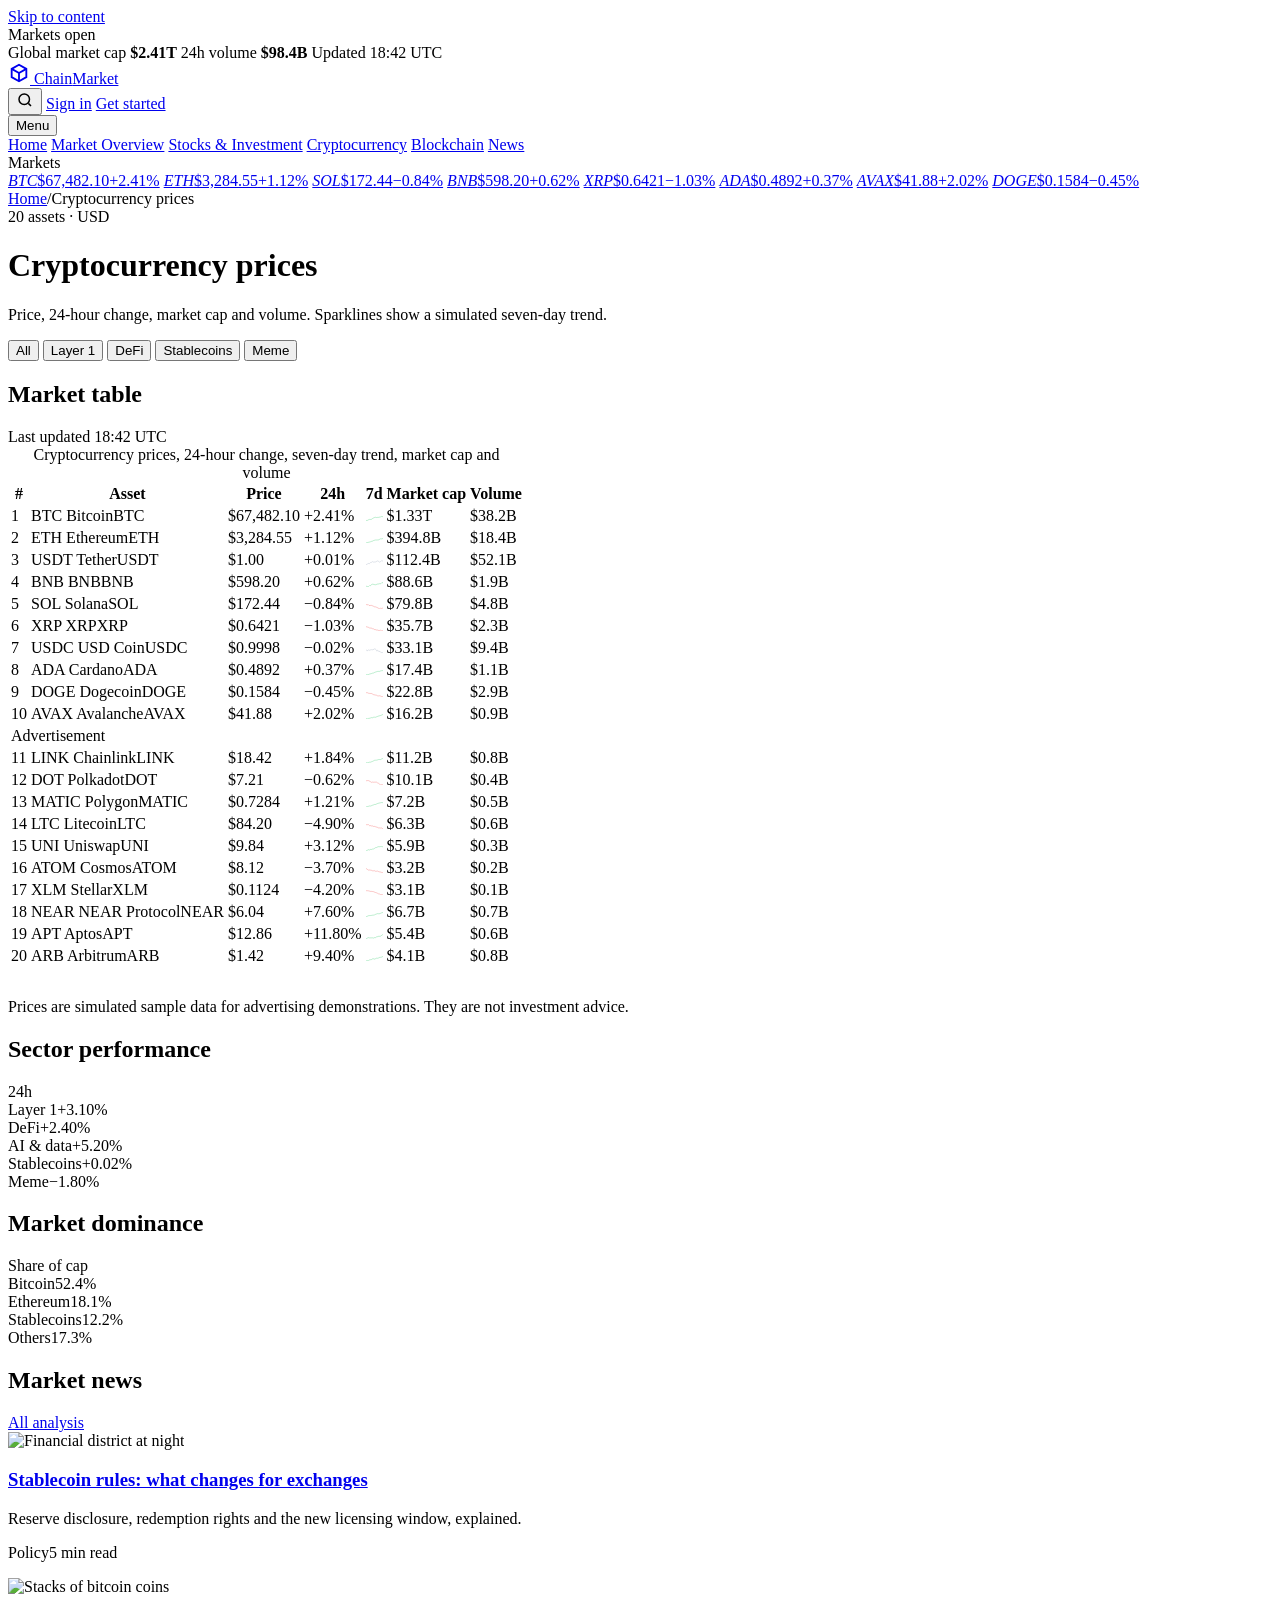
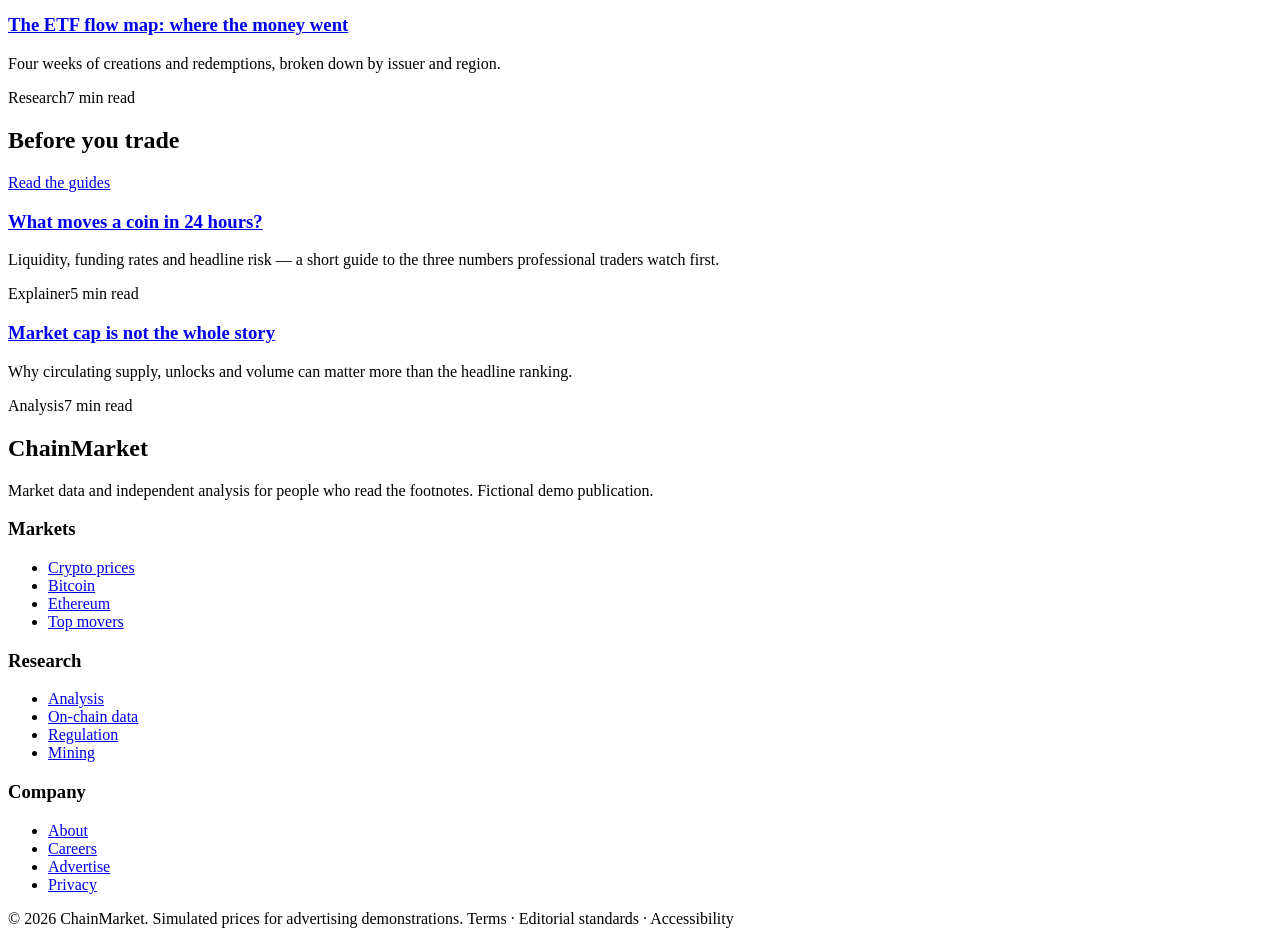
==== crypto.html @ 5b538b39 "Add files via upload" ====
<!doctype html>
<html lang="en">
<head>
  <meta charset="utf-8">
  <meta name="viewport" content="width=device-width, initial-scale=1">
  <title>Cryptocurrency prices — ChainMarket</title>
  <meta name="description" content="Live prices for the 20 largest cryptocurrencies: price, 24h change, market cap, volume and a seven-day trend.">
  <link rel="icon" href="assets/img/favicon.svg" type="image/svg+xml">
  <link rel="stylesheet" href="assets/css/site.css">

  <!-- CoAd publisher tag: replace every placeholder before deploying. -->
  <script async src="__AD_SCRIPT_URL__" co-pub="__PUB_CODE__" co-st="__SITE_CODE_MARKET__"
          crossorigin="anonymous" co-auto-placement="true" co-auto-init="true"></script>
  <script async src="__SITE_SCRIPT_URL__" co-pub="__PUB_CODE__" co-st="__SITE_CODE_MARKET__"
          crossorigin="anonymous"></script>
</head>
<body>
  <a class="skip-link" href="#main">Skip to content</a>

  <header>
    <div class="topbar">
      <div class="container topbar__inner">
        <span class="topbar__status"><span class="status-dot" aria-hidden="true"></span> Markets open</span>
        <div class="topbar__right">
          <span>Global market cap <strong class="mono">$2.41T</strong></span>
          <span>24h volume <strong class="mono">$98.4B</strong></span>
          <span>Updated 18:42 UTC</span>
        </div>
      </div>
    </div>

    <div class="container masthead">
      <a class="brand" href="index.html" aria-label="ChainMarket — home">
        <span class="brand__mark" aria-hidden="true">
          <svg width="22" height="22" viewBox="0 0 24 24" fill="none" stroke="currentColor" stroke-width="2" aria-hidden="true"><path d="m12 3 8 4.5v9L12 21l-8-4.5v-9z"/><path d="M12 12v9M12 12l8-4.5M12 12 4 7.5"/></svg>
        </span>
        <span class="brand__name">Chain<span>Market</span></span>
      </a>
      <div class="masthead__tools">
        <button class="icon-btn" type="button" aria-label="Search ChainMarket">
          <svg width="18" height="18" viewBox="0 0 24 24" fill="none" stroke="currentColor" stroke-width="2" aria-hidden="true"><circle cx="11" cy="11" r="7"/><path d="m20 20-3.5-3.5"/></svg>
        </button>
        <a class="btn btn--ghost" href="coin.html">Sign in</a>
        <a class="btn btn--gold" href="coin.html">Get started</a>
      </div>
      <button class="menu-toggle" type="button" data-menu-toggle aria-expanded="false" aria-controls="site-nav">
        <span class="menu-toggle__bars" aria-hidden="true"></span>
        <span class="visually-hidden">Menu</span>
      </button>
    </div>

    <nav class="site-nav" id="site-nav" aria-label="Main">
      <div class="container site-nav__inner">
        <a href="index.html">Home</a>
        <a href="index.html">Market Overview</a>
        <a href="coin.html" data-link-disabled>Stocks &amp; Investment</a>
        <a class="is-active" href="crypto.html" aria-current="page">Cryptocurrency</a>
        <a href="coin.html" data-link-disabled>Blockchain</a>
        <a href="index.html#news" data-link-disabled>News</a>
      </div>
    </nav>
  </header>

  <div class="ticker" aria-label="Crypto price ticker">
    <div class="container ticker__inner">
      <span class="ticker__label">Markets</span>
      <div class="ticker__viewport">
        <div class="ticker__track" data-ticker-track>
          <a class="ticker__item" href="coin.html" data-link-enabled><em>BTC</em><span class="ticker__price">$67,482.10</span><span class="ticker__change is-up">+2.41%</span></a>
          <a class="ticker__item" href="coin.html"><em>ETH</em><span class="ticker__price">$3,284.55</span><span class="ticker__change is-up">+1.12%</span></a>
          <a class="ticker__item" href="crypto.html"><em>SOL</em><span class="ticker__price">$172.44</span><span class="ticker__change is-down">−0.84%</span></a>
          <a class="ticker__item" href="crypto.html"><em>BNB</em><span class="ticker__price">$598.20</span><span class="ticker__change is-up">+0.62%</span></a>
          <a class="ticker__item" href="crypto.html"><em>XRP</em><span class="ticker__price">$0.6421</span><span class="ticker__change is-down">−1.03%</span></a>
          <a class="ticker__item" href="crypto.html"><em>ADA</em><span class="ticker__price">$0.4892</span><span class="ticker__change is-up">+0.37%</span></a>
          <a class="ticker__item" href="crypto.html"><em>AVAX</em><span class="ticker__price">$41.88</span><span class="ticker__change is-up">+2.02%</span></a>
          <a class="ticker__item" href="crypto.html"><em>DOGE</em><span class="ticker__price">$0.1584</span><span class="ticker__change is-down">−0.45%</span></a>
        </div>
      </div>
    </div>
  </div>

  <main id="main">
    <div class="container">
      <nav class="breadcrumb" aria-label="Breadcrumb">
        <a href="index.html">Home</a><span aria-hidden="true">/</span><span aria-current="page">Cryptocurrency prices</span>
      </nav>

      <div class="page-head">
        <span class="kicker">20 assets · USD</span>
        <h1>Cryptocurrency prices</h1>
        <p>Price, 24-hour change, market cap and volume. Sparklines show a simulated seven-day trend.</p>
      </div>

      <div class="tabs" role="tablist" aria-label="Filter coins by category">
        <button class="tab" type="button" role="tab" aria-selected="true" tabindex="0" data-cat-tab="all">All</button>
        <button class="tab" type="button" role="tab" aria-selected="false" tabindex="-1" data-cat-tab="layer1">Layer 1</button>
        <button class="tab" type="button" role="tab" aria-selected="false" tabindex="-1" data-cat-tab="defi">DeFi</button>
        <button class="tab" type="button" role="tab" aria-selected="false" tabindex="-1" data-cat-tab="stable">Stablecoins</button>
        <button class="tab" type="button" role="tab" aria-selected="false" tabindex="-1" data-cat-tab="meme">Meme</button>
      </div>

      <div class="panel">
        <div class="panel__head">
          <h2>Market table</h2>
          <span class="updated">Last updated 18:42 UTC</span>
        </div>
        <div class="table-scroll">
          <table>
            <caption class="visually-hidden">Cryptocurrency prices, 24-hour change, seven-day trend, market cap and volume</caption>
            <thead>
              <tr>
                <th scope="col">#</th>
                <th scope="col">Asset</th>
                <th scope="col" class="num">Price</th>
                <th scope="col" class="num">24h</th>
                <th scope="col" class="hide-sm">7d</th>
                <th scope="col" class="num hide-sm">Market cap</th>
                <th scope="col" class="num hide-sm">Volume</th>
              </tr>
            </thead>
            <tbody>
                <tr data-coin-cat="layer1">
                  <td class="rank-num">1</td>
                  <td>
                    <span class="coin">
                      <span class="coin__icon coin__icon--btc" aria-hidden="true">BTC</span>
                      <span><span class="coin__name">Bitcoin</span><span class="coin__symbol">BTC</span></span>
                    </span>
                  </td>
                  <td class="num" data-cell="price">$67,482.10</td>
                  <td class="num is-up">+2.41%</td>
                  <td class="hide-sm"><svg class="spark" viewBox="0 0 92 28" aria-hidden="true"><polyline points="1.0,26.0 4.9,23.2 8.8,23.6 12.7,21.1 16.7,18.4 20.6,18.9 24.5,18.9 28.4,18.6 32.3,16.3 36.2,13.4 40.1,10.9 44.0,10.0 48.0,7.4 51.9,7.1 55.8,7.8 59.7,8.8 63.6,7.5 67.5,7.6 71.4,6.3 75.3,6.2 79.3,5.0 83.2,3.0 87.1,3.6 91.0,3.4" fill="none" stroke="#22c55e" stroke-width="1.6" stroke-linecap="round"/></svg></td>
                  <td class="num hide-sm">$1.33T</td>
                  <td class="num hide-sm">$38.2B</td>
                </tr>
                <tr data-coin-cat="layer1">
                  <td class="rank-num">2</td>
                  <td>
                    <span class="coin">
                      <span class="coin__icon coin__icon--eth" aria-hidden="true">ETH</span>
                      <span><span class="coin__name">Ethereum</span><span class="coin__symbol">ETH</span></span>
                    </span>
                  </td>
                  <td class="num" data-cell="price">$3,284.55</td>
                  <td class="num is-up">+1.12%</td>
                  <td class="hide-sm"><svg class="spark" viewBox="0 0 92 28" aria-hidden="true"><polyline points="1.0,25.5 4.9,26.0 8.8,24.5 12.7,23.8 16.7,21.6 20.6,22.3 24.5,20.5 28.4,18.6 32.3,18.2 36.2,16.7 40.1,14.4 44.0,12.7 48.0,12.2 51.9,11.0 55.8,11.3 59.7,10.5 63.6,10.8 67.5,10.3 71.4,8.3 75.3,6.7 79.3,4.5 83.2,5.2 87.1,3.0 91.0,3.6" fill="none" stroke="#22c55e" stroke-width="1.6" stroke-linecap="round"/></svg></td>
                  <td class="num hide-sm">$394.8B</td>
                  <td class="num hide-sm">$18.4B</td>
                </tr>
                <tr data-coin-cat="stable">
                  <td class="rank-num">3</td>
                  <td>
                    <span class="coin">
                      <span class="coin__icon coin__icon--usdt" aria-hidden="true">USDT</span>
                      <span><span class="coin__name">Tether</span><span class="coin__symbol">USDT</span></span>
                    </span>
                  </td>
                  <td class="num" data-cell="price">$1.00</td>
                  <td class="num is-up">+0.01%</td>
                  <td class="hide-sm"><svg class="spark" viewBox="0 0 92 28" aria-hidden="true"><polyline points="1.0,26.0 4.9,23.1 8.8,22.2 12.7,17.7 16.7,21.5 20.6,17.1 24.5,14.0 28.4,13.4 32.3,11.6 36.2,8.7 40.1,11.2 44.0,12.1 48.0,10.4 51.9,10.5 55.8,8.0 59.7,7.9 63.6,4.6 67.5,7.1 71.4,10.3 75.3,12.3 79.3,8.9 83.2,4.7 87.1,3.0 91.0,6.1" fill="none" stroke="#94a3b8" stroke-width="1.6" stroke-linecap="round"/></svg></td>
                  <td class="num hide-sm">$112.4B</td>
                  <td class="num hide-sm">$52.1B</td>
                </tr>
                <tr data-coin-cat="layer1">
                  <td class="rank-num">4</td>
                  <td>
                    <span class="coin">
                      <span class="coin__icon coin__icon--bnb" aria-hidden="true">BNB</span>
                      <span><span class="coin__name">BNB</span><span class="coin__symbol">BNB</span></span>
                    </span>
                  </td>
                  <td class="num" data-cell="price">$598.20</td>
                  <td class="num is-up">+0.62%</td>
                  <td class="hide-sm"><svg class="spark" viewBox="0 0 92 28" aria-hidden="true"><polyline points="1.0,23.1 4.9,23.9 8.8,25.2 12.7,26.0 16.7,22.7 20.6,18.7 24.5,19.6 28.4,15.9 32.3,12.5 36.2,12.0 40.1,12.8 44.0,13.7 48.0,14.6 51.9,15.0 55.8,13.1 59.7,14.3 63.6,10.8 67.5,10.7 71.4,10.7 75.3,8.1 79.3,9.3 83.2,7.2 87.1,3.0 91.0,4.3" fill="none" stroke="#22c55e" stroke-width="1.6" stroke-linecap="round"/></svg></td>
                  <td class="num hide-sm">$88.6B</td>
                  <td class="num hide-sm">$1.9B</td>
                </tr>
                <tr data-coin-cat="layer1">
                  <td class="rank-num">5</td>
                  <td>
                    <span class="coin">
                      <span class="coin__icon coin__icon--sol" aria-hidden="true">SOL</span>
                      <span><span class="coin__name">Solana</span><span class="coin__symbol">SOL</span></span>
                    </span>
                  </td>
                  <td class="num" data-cell="price">$172.44</td>
                  <td class="num is-down">−0.84%</td>
                  <td class="hide-sm"><svg class="spark" viewBox="0 0 92 28" aria-hidden="true"><polyline points="1.0,3.7 4.9,3.0 8.8,4.3 12.7,3.6 16.7,7.9 20.6,8.4 24.5,7.8 28.4,6.8 32.3,9.5 36.2,9.9 40.1,11.7 44.0,15.5 48.0,14.8 51.9,15.7 55.8,16.9 59.7,19.8 63.6,20.4 67.5,22.9 71.4,26.0 75.3,24.5 79.3,23.3 83.2,24.5 87.1,23.6 91.0,22.4" fill="none" stroke="#ef4444" stroke-width="1.6" stroke-linecap="round"/></svg></td>
                  <td class="num hide-sm">$79.8B</td>
                  <td class="num hide-sm">$4.8B</td>
                </tr>
                <tr data-coin-cat="layer1">
                  <td class="rank-num">6</td>
                  <td>
                    <span class="coin">
                      <span class="coin__icon coin__icon--xrp" aria-hidden="true">XRP</span>
                      <span><span class="coin__name">XRP</span><span class="coin__symbol">XRP</span></span>
                    </span>
                  </td>
                  <td class="num" data-cell="price">$0.6421</td>
                  <td class="num is-down">−1.03%</td>
                  <td class="hide-sm"><svg class="spark" viewBox="0 0 92 28" aria-hidden="true"><polyline points="1.0,3.0 4.9,5.7 8.8,5.8 12.7,7.0 16.7,9.3 20.6,11.1 24.5,11.3 28.4,11.8 32.3,12.4 36.2,15.3 40.1,15.3 44.0,17.7 48.0,20.1 51.9,19.8 55.8,21.4 59.7,22.6 63.6,22.1 67.5,24.0 71.4,24.8 75.3,23.9 79.3,23.2 83.2,25.9 87.1,26.0 91.0,25.7" fill="none" stroke="#ef4444" stroke-width="1.6" stroke-linecap="round"/></svg></td>
                  <td class="num hide-sm">$35.7B</td>
                  <td class="num hide-sm">$2.3B</td>
                </tr>
                <tr data-coin-cat="stable">
                  <td class="rank-num">7</td>
                  <td>
                    <span class="coin">
                      <span class="coin__icon" aria-hidden="true">USDC</span>
                      <span><span class="coin__name">USD Coin</span><span class="coin__symbol">USDC</span></span>
                    </span>
                  </td>
                  <td class="num" data-cell="price">$0.9998</td>
                  <td class="num is-down">−0.02%</td>
                  <td class="hide-sm"><svg class="spark" viewBox="0 0 92 28" aria-hidden="true"><polyline points="1.0,9.3 4.9,15.3 8.8,14.8 12.7,10.0 16.7,11.5 20.6,13.0 24.5,10.4 28.4,8.7 32.3,10.7 36.2,9.5 40.1,8.2 44.0,8.4 48.0,3.0 51.9,7.4 55.8,12.0 59.7,17.5 63.6,12.0 67.5,15.0 71.4,21.1 75.3,17.5 79.3,21.2 83.2,26.0 87.1,23.6 91.0,25.5" fill="none" stroke="#94a3b8" stroke-width="1.6" stroke-linecap="round"/></svg></td>
                  <td class="num hide-sm">$33.1B</td>
                  <td class="num hide-sm">$9.4B</td>
                </tr>
                <tr data-coin-cat="layer1">
                  <td class="rank-num">8</td>
                  <td>
                    <span class="coin">
                      <span class="coin__icon coin__icon--ada" aria-hidden="true">ADA</span>
                      <span><span class="coin__name">Cardano</span><span class="coin__symbol">ADA</span></span>
                    </span>
                  </td>
                  <td class="num" data-cell="price">$0.4892</td>
                  <td class="num is-up">+0.37%</td>
                  <td class="hide-sm"><svg class="spark" viewBox="0 0 92 28" aria-hidden="true"><polyline points="1.0,26.0 4.9,24.9 8.8,25.7 12.7,25.0 16.7,22.5 20.6,22.2 24.5,20.7 28.4,20.1 32.3,17.9 36.2,17.2 40.1,16.7 44.0,14.8 48.0,12.6 51.9,11.2 55.8,10.4 59.7,7.5 63.6,7.8 67.5,7.6 71.4,7.5 75.3,7.5 79.3,5.1 83.2,4.0 87.1,4.1 91.0,3.0" fill="none" stroke="#22c55e" stroke-width="1.6" stroke-linecap="round"/></svg></td>
                  <td class="num hide-sm">$17.4B</td>
                  <td class="num hide-sm">$1.1B</td>
                </tr>
                <tr data-coin-cat="meme">
                  <td class="rank-num">9</td>
                  <td>
                    <span class="coin">
                      <span class="coin__icon coin__icon--doge" aria-hidden="true">DOGE</span>
                      <span><span class="coin__name">Dogecoin</span><span class="coin__symbol">DOGE</span></span>
                    </span>
                  </td>
                  <td class="num" data-cell="price">$0.1584</td>
                  <td class="num is-down">−0.45%</td>
                  <td class="hide-sm"><svg class="spark" viewBox="0 0 92 28" aria-hidden="true"><polyline points="1.0,3.0 4.9,4.3 8.8,4.1 12.7,6.4 16.7,7.4 20.6,7.6 24.5,8.0 28.4,8.2 32.3,8.8 36.2,11.5 40.1,13.9 44.0,15.6 48.0,15.4 51.9,16.7 55.8,16.8 59.7,19.1 63.6,21.1 67.5,21.3 71.4,21.2 75.3,20.4 79.3,22.3 83.2,24.5 87.1,23.9 91.0,26.0" fill="none" stroke="#ef4444" stroke-width="1.6" stroke-linecap="round"/></svg></td>
                  <td class="num hide-sm">$22.8B</td>
                  <td class="num hide-sm">$2.9B</td>
                </tr>
                <tr data-coin-cat="layer1">
                  <td class="rank-num">10</td>
                  <td>
                    <span class="coin">
                      <span class="coin__icon coin__icon--avax" aria-hidden="true">AVAX</span>
                      <span><span class="coin__name">Avalanche</span><span class="coin__symbol">AVAX</span></span>
                    </span>
                  </td>
                  <td class="num" data-cell="price">$41.88</td>
                  <td class="num is-up">+2.02%</td>
                  <td class="hide-sm"><svg class="spark" viewBox="0 0 92 28" aria-hidden="true"><polyline points="1.0,25.0 4.9,25.5 8.8,26.0 12.7,24.4 16.7,23.4 20.6,23.3 24.5,21.7 28.4,19.9 32.3,20.5 36.2,20.2 40.1,18.1 44.0,17.6 48.0,17.3 51.9,17.7 55.8,15.9 59.7,14.8 63.6,13.0 67.5,11.6 71.4,9.8 75.3,9.6 79.3,8.3 83.2,6.7 87.1,5.0 91.0,3.0" fill="none" stroke="#22c55e" stroke-width="1.6" stroke-linecap="round"/></svg></td>
                  <td class="num hide-sm">$16.2B</td>
                  <td class="num hide-sm">$0.9B</td>
                </tr>
                <tr class="ad-row">
                  <td colspan="7" class="ad-cell">
                    <div class="ad-wrap ad-wrap--center">
                      <span class="ad-label">Advertisement</span>
                      <ins class="cox-ad-unit" data-cox-unit="__UNIT_MARKET_CRYPTO_TABLE__" style="display:block;width:100%"></ins>
                    </div>
                  </td>
                </tr>
                <tr data-coin-cat="defi">
                  <td class="rank-num">11</td>
                  <td>
                    <span class="coin">
                      <span class="coin__icon coin__icon--link" aria-hidden="true">LINK</span>
                      <span><span class="coin__name">Chainlink</span><span class="coin__symbol">LINK</span></span>
                    </span>
                  </td>
                  <td class="num" data-cell="price">$18.42</td>
                  <td class="num is-up">+1.84%</td>
                  <td class="hide-sm"><svg class="spark" viewBox="0 0 92 28" aria-hidden="true"><polyline points="1.0,25.8 4.9,25.4 8.8,26.0 12.7,24.7 16.7,23.4 20.6,22.7 24.5,22.7 28.4,21.3 32.3,19.3 36.2,18.3 40.1,16.2 44.0,14.1 48.0,11.9 51.9,12.0 55.8,11.8 59.7,11.5 63.6,10.2 67.5,8.7 71.4,8.0 75.3,8.5 79.3,8.4 83.2,6.2 87.1,4.0 91.0,3.0" fill="none" stroke="#22c55e" stroke-width="1.6" stroke-linecap="round"/></svg></td>
                  <td class="num hide-sm">$11.2B</td>
                  <td class="num hide-sm">$0.8B</td>
                </tr>
                <tr data-coin-cat="layer1">
                  <td class="rank-num">12</td>
                  <td>
                    <span class="coin">
                      <span class="coin__icon coin__icon--dot" aria-hidden="true">DOT</span>
                      <span><span class="coin__name">Polkadot</span><span class="coin__symbol">DOT</span></span>
                    </span>
                  </td>
                  <td class="num" data-cell="price">$7.21</td>
                  <td class="num is-down">−0.62%</td>
                  <td class="hide-sm"><svg class="spark" viewBox="0 0 92 28" aria-hidden="true"><polyline points="1.0,3.9 4.9,3.9 8.8,3.0 12.7,3.1 16.7,4.7 20.6,6.1 24.5,10.2 28.4,12.9 32.3,11.7 36.2,11.3 40.1,12.2 44.0,11.0 48.0,12.4 51.9,11.7 55.8,10.9 59.7,14.0 63.6,16.1 67.5,17.5 71.4,20.8 75.3,24.0 79.3,26.0 83.2,24.9 87.1,26.0 91.0,25.6" fill="none" stroke="#ef4444" stroke-width="1.6" stroke-linecap="round"/></svg></td>
                  <td class="num hide-sm">$10.1B</td>
                  <td class="num hide-sm">$0.4B</td>
                </tr>
                <tr data-coin-cat="layer1">
                  <td class="rank-num">13</td>
                  <td>
                    <span class="coin">
                      <span class="coin__icon coin__icon--matic" aria-hidden="true">MATIC</span>
                      <span><span class="coin__name">Polygon</span><span class="coin__symbol">MATIC</span></span>
                    </span>
                  </td>
                  <td class="num" data-cell="price">$0.7284</td>
                  <td class="num is-up">+1.21%</td>
                  <td class="hide-sm"><svg class="spark" viewBox="0 0 92 28" aria-hidden="true"><polyline points="1.0,25.7 4.9,26.0 8.8,24.6 12.7,23.9 16.7,22.2 20.6,21.4 24.5,22.0 28.4,20.4 32.3,19.3 36.2,17.2 40.1,16.2 44.0,14.0 48.0,13.6 51.9,13.3 55.8,11.5 59.7,9.3 63.6,8.2 67.5,6.9 71.4,6.7 75.3,4.4 79.3,4.2 83.2,3.0 87.1,3.5 91.0,3.6" fill="none" stroke="#22c55e" stroke-width="1.6" stroke-linecap="round"/></svg></td>
                  <td class="num hide-sm">$7.2B</td>
                  <td class="num hide-sm">$0.5B</td>
                </tr>
                <tr data-coin-cat="layer1">
                  <td class="rank-num">14</td>
                  <td>
                    <span class="coin">
                      <span class="coin__icon coin__icon--ltc" aria-hidden="true">LTC</span>
                      <span><span class="coin__name">Litecoin</span><span class="coin__symbol">LTC</span></span>
                    </span>
                  </td>
                  <td class="num" data-cell="price">$84.20</td>
                  <td class="num is-down">−4.90%</td>
                  <td class="hide-sm"><svg class="spark" viewBox="0 0 92 28" aria-hidden="true"><polyline points="1.0,4.2 4.9,3.2 8.8,3.6 12.7,3.0 16.7,6.5 20.6,9.8 24.5,8.8 28.4,10.0 32.3,11.5 36.2,10.6 40.1,13.1 44.0,13.5 48.0,13.1 51.9,15.1 55.8,16.5 59.7,17.3 63.6,18.9 67.5,21.3 71.4,20.2 75.3,22.3 79.3,22.2 83.2,21.7 87.1,22.6 91.0,26.0" fill="none" stroke="#ef4444" stroke-width="1.6" stroke-linecap="round"/></svg></td>
                  <td class="num hide-sm">$6.3B</td>
                  <td class="num hide-sm">$0.6B</td>
                </tr>
                <tr data-coin-cat="defi">
                  <td class="rank-num">15</td>
                  <td>
                    <span class="coin">
                      <span class="coin__icon coin__icon--uni" aria-hidden="true">UNI</span>
                      <span><span class="coin__name">Uniswap</span><span class="coin__symbol">UNI</span></span>
                    </span>
                  </td>
                  <td class="num" data-cell="price">$9.84</td>
                  <td class="num is-up">+3.12%</td>
                  <td class="hide-sm"><svg class="spark" viewBox="0 0 92 28" aria-hidden="true"><polyline points="1.0,26.0 4.9,24.5 8.8,22.6 12.7,20.1 16.7,21.0 20.6,21.5 24.5,18.8 28.4,19.0 32.3,18.3 36.2,16.5 40.1,16.5 44.0,14.1 48.0,12.1 51.9,9.0 55.8,8.9 59.7,7.3 63.6,5.0 67.5,3.7 71.4,4.0 75.3,3.6 79.3,3.1 83.2,3.0 87.1,3.7 91.0,4.0" fill="none" stroke="#22c55e" stroke-width="1.6" stroke-linecap="round"/></svg></td>
                  <td class="num hide-sm">$5.9B</td>
                  <td class="num hide-sm">$0.3B</td>
                </tr>
                <tr data-coin-cat="layer1">
                  <td class="rank-num">16</td>
                  <td>
                    <span class="coin">
                      <span class="coin__icon coin__icon--atom" aria-hidden="true">ATOM</span>
                      <span><span class="coin__name">Cosmos</span><span class="coin__symbol">ATOM</span></span>
                    </span>
                  </td>
                  <td class="num" data-cell="price">$8.12</td>
                  <td class="num is-down">−3.70%</td>
                  <td class="hide-sm"><svg class="spark" viewBox="0 0 92 28" aria-hidden="true"><polyline points="1.0,3.0 4.9,5.5 8.8,8.7 12.7,11.4 16.7,10.6 20.6,11.1 24.5,11.6 28.4,11.8 32.3,14.3 36.2,15.3 40.1,15.3 44.0,15.4 48.0,14.7 51.9,17.8 55.8,17.6 59.7,17.5 63.6,16.8 67.5,19.3 71.4,20.2 75.3,21.6 79.3,22.2 83.2,24.0 87.1,23.0 91.0,26.0" fill="none" stroke="#ef4444" stroke-width="1.6" stroke-linecap="round"/></svg></td>
                  <td class="num hide-sm">$3.2B</td>
                  <td class="num hide-sm">$0.2B</td>
                </tr>
                <tr data-coin-cat="layer1">
                  <td class="rank-num">17</td>
                  <td>
                    <span class="coin">
                      <span class="coin__icon coin__icon--xlm" aria-hidden="true">XLM</span>
                      <span><span class="coin__name">Stellar</span><span class="coin__symbol">XLM</span></span>
                    </span>
                  </td>
                  <td class="num" data-cell="price">$0.1124</td>
                  <td class="num is-down">−4.20%</td>
                  <td class="hide-sm"><svg class="spark" viewBox="0 0 92 28" aria-hidden="true"><polyline points="1.0,3.0 4.9,4.4 8.8,3.8 12.7,4.1 16.7,6.5 20.6,5.8 24.5,7.6 28.4,7.2 32.3,8.7 36.2,8.3 40.1,9.0 44.0,10.7 48.0,12.1 51.9,13.8 55.8,14.9 59.7,16.2 63.6,18.2 67.5,20.7 71.4,20.7 75.3,22.9 79.3,25.2 83.2,24.7 87.1,24.9 91.0,26.0" fill="none" stroke="#ef4444" stroke-width="1.6" stroke-linecap="round"/></svg></td>
                  <td class="num hide-sm">$3.1B</td>
                  <td class="num hide-sm">$0.1B</td>
                </tr>
                <tr data-coin-cat="layer1">
                  <td class="rank-num">18</td>
                  <td>
                    <span class="coin">
                      <span class="coin__icon coin__icon--near" aria-hidden="true">NEAR</span>
                      <span><span class="coin__name">NEAR Protocol</span><span class="coin__symbol">NEAR</span></span>
                    </span>
                  </td>
                  <td class="num" data-cell="price">$6.04</td>
                  <td class="num is-up">+7.60%</td>
                  <td class="hide-sm"><svg class="spark" viewBox="0 0 92 28" aria-hidden="true"><polyline points="1.0,26.0 4.9,23.8 8.8,22.7 12.7,20.5 16.7,20.2 20.6,19.3 24.5,19.3 28.4,19.0 32.3,17.5 36.2,17.5 40.1,17.1 44.0,16.8 48.0,14.8 51.9,12.9 55.8,11.4 59.7,10.0 63.6,8.8 67.5,9.5 71.4,9.6 75.3,8.5 79.3,7.1 83.2,5.2 87.1,3.9 91.0,3.0" fill="none" stroke="#22c55e" stroke-width="1.6" stroke-linecap="round"/></svg></td>
                  <td class="num hide-sm">$6.7B</td>
                  <td class="num hide-sm">$0.7B</td>
                </tr>
                <tr data-coin-cat="layer1">
                  <td class="rank-num">19</td>
                  <td>
                    <span class="coin">
                      <span class="coin__icon coin__icon--apt" aria-hidden="true">APT</span>
                      <span><span class="coin__name">Aptos</span><span class="coin__symbol">APT</span></span>
                    </span>
                  </td>
                  <td class="num" data-cell="price">$12.86</td>
                  <td class="num is-up">+11.80%</td>
                  <td class="hide-sm"><svg class="spark" viewBox="0 0 92 28" aria-hidden="true"><polyline points="1.0,26.0 4.9,23.6 8.8,21.6 12.7,19.8 16.7,20.3 20.6,21.7 24.5,21.0 28.4,21.4 32.3,20.0 36.2,21.0 40.1,22.2 44.0,21.1 48.0,19.1 51.9,19.7 55.8,15.9 59.7,16.3 63.6,14.1 67.5,12.9 71.4,12.9 75.3,12.5 79.3,11.9 83.2,8.9 87.1,6.7 91.0,3.0" fill="none" stroke="#22c55e" stroke-width="1.6" stroke-linecap="round"/></svg></td>
                  <td class="num hide-sm">$5.4B</td>
                  <td class="num hide-sm">$0.6B</td>
                </tr>
                <tr data-coin-cat="layer1">
                  <td class="rank-num">20</td>
                  <td>
                    <span class="coin">
                      <span class="coin__icon coin__icon--arb" aria-hidden="true">ARB</span>
                      <span><span class="coin__name">Arbitrum</span><span class="coin__symbol">ARB</span></span>
                    </span>
                  </td>
                  <td class="num" data-cell="price">$1.42</td>
                  <td class="num is-up">+9.40%</td>
                  <td class="hide-sm"><svg class="spark" viewBox="0 0 92 28" aria-hidden="true"><polyline points="1.0,25.4 4.9,26.0 8.8,24.9 12.7,25.6 16.7,22.5 20.6,20.8 24.5,20.2 28.4,20.3 32.3,17.5 36.2,15.4 40.1,14.9 44.0,15.9 48.0,16.9 51.9,14.6 55.8,12.1 59.7,12.1 63.6,12.1 67.5,10.8 71.4,10.0 75.3,6.7 79.3,7.2 83.2,6.1 87.1,5.9 91.0,3.0" fill="none" stroke="#22c55e" stroke-width="1.6" stroke-linecap="round"/></svg></td>
                  <td class="num hide-sm">$4.1B</td>
                  <td class="num hide-sm">$0.8B</td>
                </tr>
            </tbody>
          </table>
        </div>
      </div>

      <p class="meta" style="padding-top:14px;">Prices are simulated sample data for advertising demonstrations. They are not investment advice.</p>

      <section class="terminal-grid terminal-grid--table" aria-label="Sector performance and market dominance">
        <div class="panel">
          <div class="panel__head">
            <h2>Sector performance</h2>
            <span>24h</span>
          </div>
          <div class="sector-row"><span>Layer 1</span><span class="sector-bar"><i style="width:62%"></i></span><span class="num is-up">+3.10%</span></div>
          <div class="sector-row"><span>DeFi</span><span class="sector-bar"><i style="width:48%"></i></span><span class="num is-up">+2.40%</span></div>
          <div class="sector-row"><span>AI &amp; data</span><span class="sector-bar"><i style="width:86%"></i></span><span class="num is-up">+5.20%</span></div>
          <div class="sector-row"><span>Stablecoins</span><span class="sector-bar"><i style="width:4%"></i></span><span class="num is-up">+0.02%</span></div>
          <div class="sector-row"><span>Meme</span><span class="sector-bar sector-bar--down"><i style="width:30%"></i></span><span class="num is-down">−1.80%</span></div>
        </div>

        <div class="panel">
          <div class="panel__head">
            <h2>Market dominance</h2>
            <span>Share of cap</span>
          </div>
          <div class="sector-row"><span>Bitcoin</span><span class="sector-bar"><i style="width:52%"></i></span><span class="num">52.4%</span></div>
          <div class="sector-row"><span>Ethereum</span><span class="sector-bar"><i style="width:18%"></i></span><span class="num">18.1%</span></div>
          <div class="sector-row"><span>Stablecoins</span><span class="sector-bar"><i style="width:12%"></i></span><span class="num">12.2%</span></div>
          <div class="sector-row"><span>Others</span><span class="sector-bar"><i style="width:17%"></i></span><span class="num">17.3%</span></div>
        </div>
      </section>

      <section class="section" aria-labelledby="market-news-title">
        <div class="section-head">
          <h2 id="market-news-title">Market news</h2>
          <a href="coin.html">All analysis</a>
        </div>
        <div class="grid grid--2">
          <article class="card">
            <div class="card__media"><img src="assets/img/market-skyline-night.jpg" alt="Financial district at night" width="1600" height="900" loading="lazy"></div>
            <div class="card__body">
              <h3 class="card__title"><a href="coin.html">Stablecoin rules: what changes for exchanges</a></h3>
              <p class="card__excerpt">Reserve disclosure, redemption rights and the new licensing window, explained.</p>
              <p class="meta"><span>Policy</span><span class="meta__dot">5 min read</span></p>
            </div>
          </article>
          <article class="card">
            <div class="card__media"><img src="assets/img/market-btc-stack.jpg" alt="Stacks of bitcoin coins" width="1600" height="900" loading="lazy"></div>
            <div class="card__body">
              <h3 class="card__title"><a href="coin.html">The ETF flow map: where the money went</a></h3>
              <p class="card__excerpt">Four weeks of creations and redemptions, broken down by issuer and region.</p>
              <p class="meta"><span>Research</span><span class="meta__dot">7 min read</span></p>
            </div>
          </article>
        </div>
      </section>

      <section class="section" aria-labelledby="learn-title">
        <div class="section-head">
          <h2 id="learn-title">Before you trade</h2>
          <a href="coin.html">Read the guides</a>
        </div>
        <div class="grid grid--2">
          <article class="card">
            <div class="card__body">
              <h3 class="card__title"><a href="coin.html">What moves a coin in 24 hours?</a></h3>
              <p class="card__excerpt">Liquidity, funding rates and headline risk — a short guide to the three numbers professional traders watch first.</p>
              <p class="meta"><span>Explainer</span><span class="meta__dot">5 min read</span></p>
            </div>
          </article>
          <article class="card">
            <div class="card__body">
              <h3 class="card__title"><a href="coin.html">Market cap is not the whole story</a></h3>
              <p class="card__excerpt">Why circulating supply, unlocks and volume can matter more than the headline ranking.</p>
              <p class="meta"><span>Analysis</span><span class="meta__dot">7 min read</span></p>
            </div>
          </article>
        </div>
      </section>
    </div>
  </main>

  <footer class="site-footer">
    <div class="container site-footer__grid">
      <div>
        <h2>ChainMarket</h2>
        <p>Market data and independent analysis for people who read the footnotes. Fictional demo publication.</p>
      </div>
      <div>
        <h3>Markets</h3>
        <ul>
          <li><a href="crypto.html">Crypto prices</a></li>
          <li><a href="coin.html">Bitcoin</a></li>
          <li><a href="coin.html">Ethereum</a></li>
          <li><a href="index.html">Top movers</a></li>
        </ul>
      </div>
      <div>
        <h3>Research</h3>
        <ul>
          <li><a href="coin.html">Analysis</a></li>
          <li><a href="coin.html">On-chain data</a></li>
          <li><a href="coin.html">Regulation</a></li>
          <li><a href="coin.html">Mining</a></li>
        </ul>
      </div>
      <div>
        <h3>Company</h3>
        <ul>
          <li><a href="coin.html">About</a></li>
          <li><a href="coin.html">Careers</a></li>
          <li><a href="coin.html">Advertise</a></li>
          <li><a href="coin.html">Privacy</a></li>
        </ul>
      </div>
    </div>
    <div class="container site-footer__bottom">
      <span>© 2026 ChainMarket. Simulated prices for advertising demonstrations.</span>
      <span>Terms · Editorial standards · Accessibility</span>
    </div>
  </footer>

  <script src="assets/js/site.js"></script>
</body>
</html>
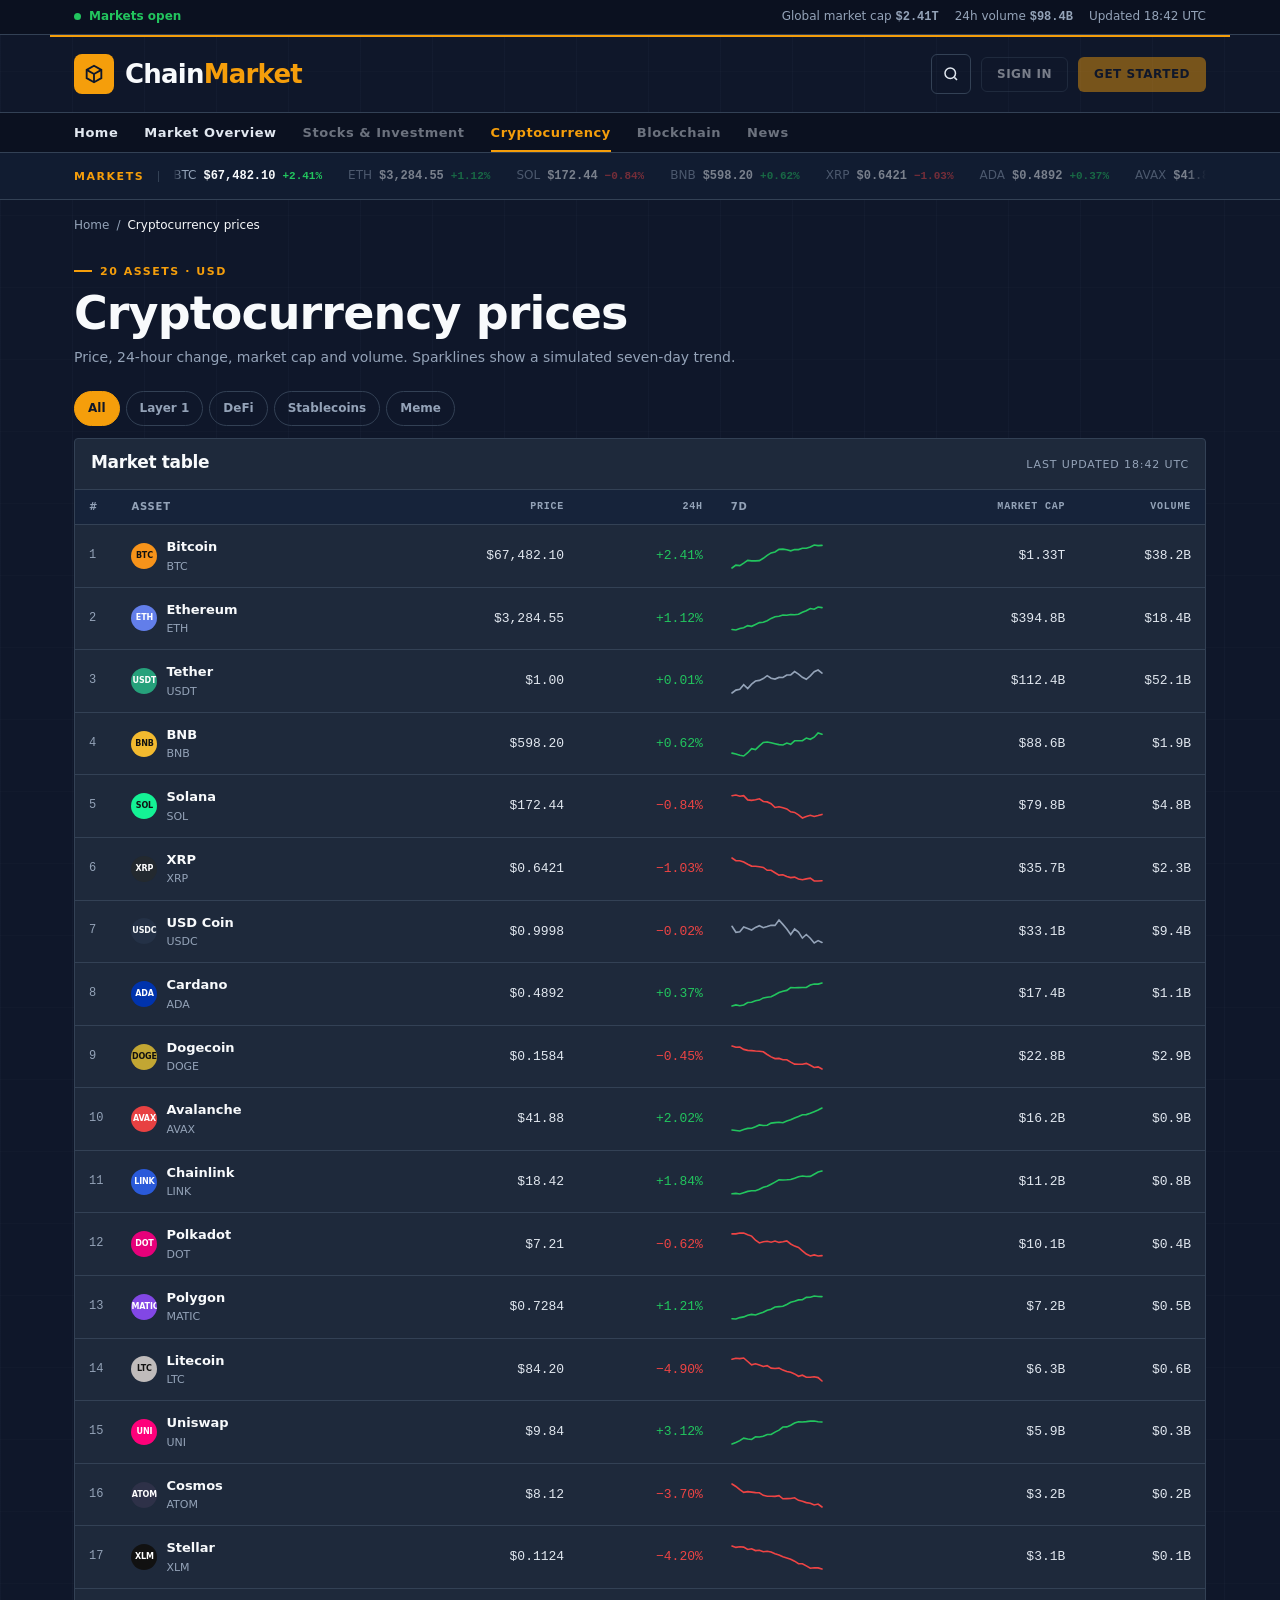
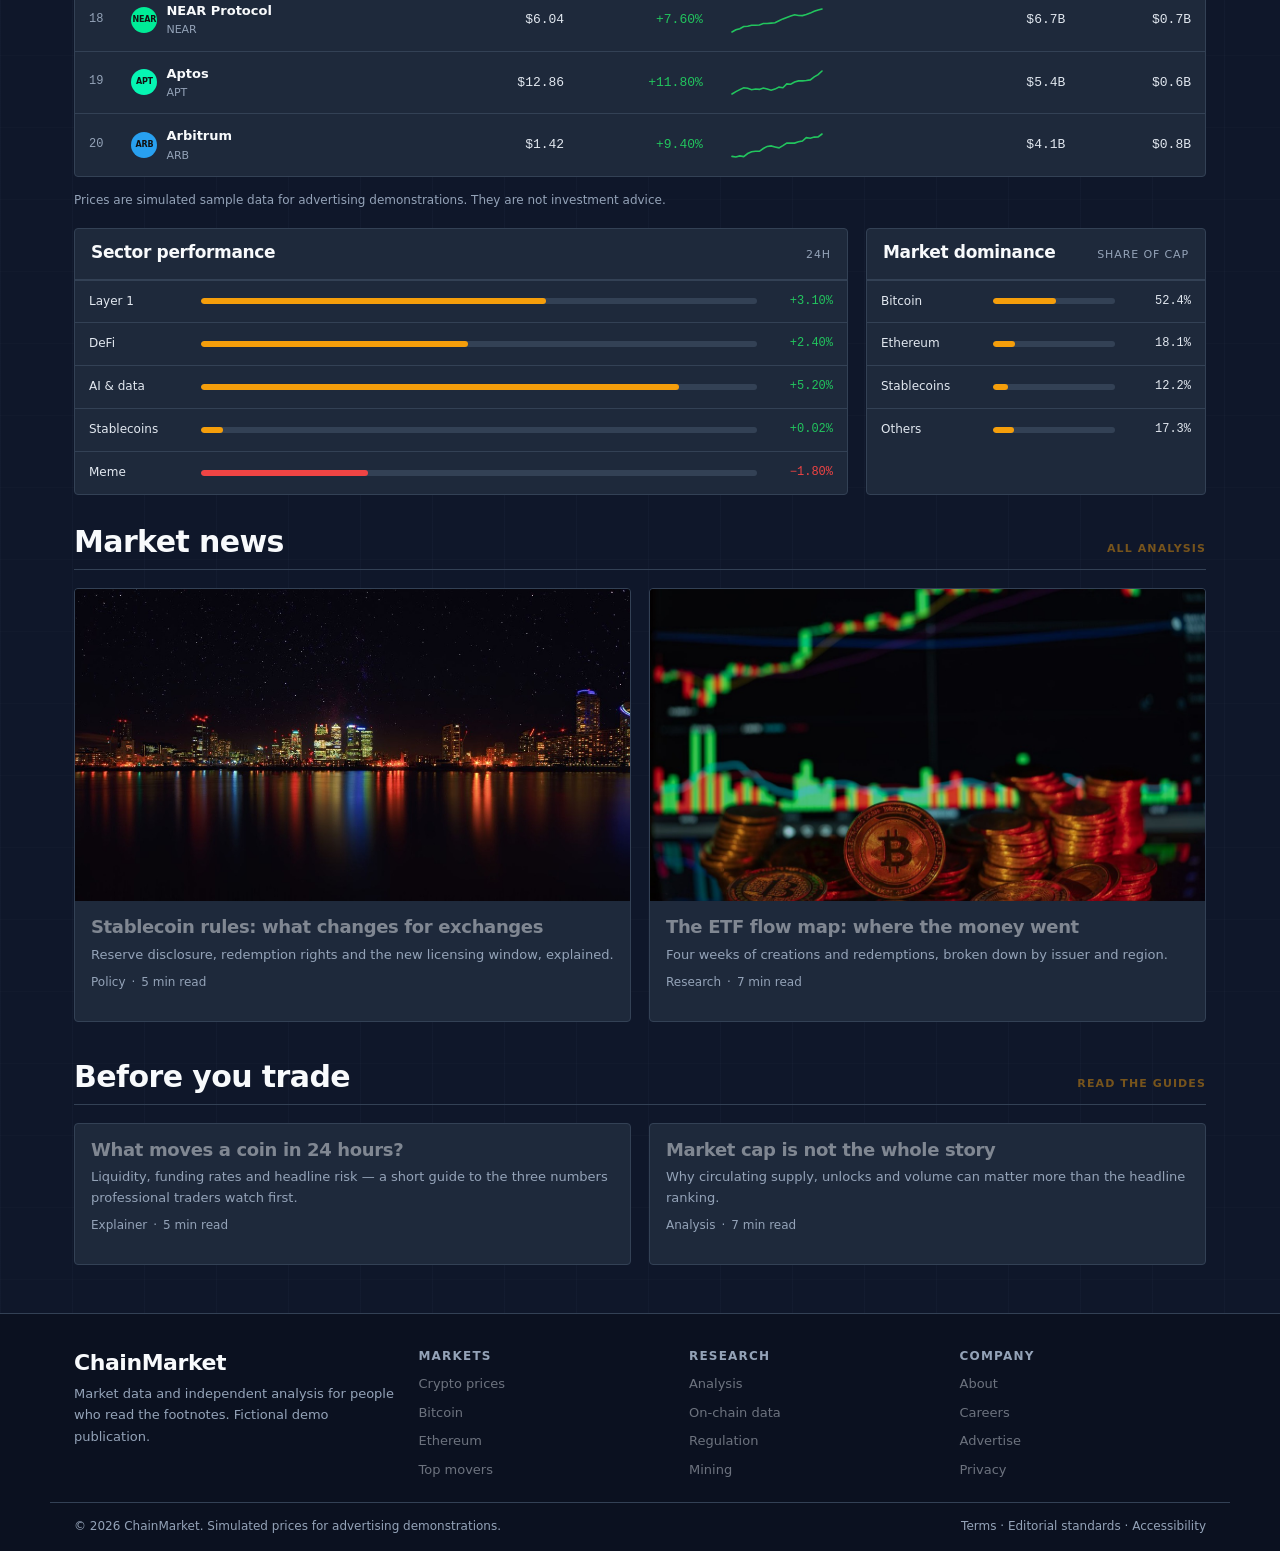
==== commit 337aa778: "Update crypto.html" ====
--- a/crypto.html
+++ b/crypto.html
@@ -440,6 +440,7 @@
       </section>
 
       <section class="section" aria-labelledby="market-news-title">
+        <ins class="cox-ad-unit" data-cox-unit="APG01C405BF2" style="display:block;width:100%"></ins>
         <div class="section-head">
           <h2 id="market-news-title">Market news</h2>
           <a href="coin.html">All analysis</a>
--- a/assets/css/site.css
+++ b/assets/css/site.css
@@ -0,0 +1,1714 @@
+/* ==========================================================================
+   ChainMarket — dark market & crypto portal
+   Plain CSS, system fonts only, no build step.
+   ========================================================================== */
+
+:root {
+  --bg: #0f172a;
+  --bg-deep: #0b1120;
+  --card: #1e293b;
+  --card-2: #243146;
+  --gold: #f59e0b;
+  --gold-soft: rgba(245, 158, 11, 0.12);
+  --text: #f8fafc;
+  --body: #e2e8f0;
+  --muted: #94a3b8;
+  --line: #334155;
+  --up: #22c55e;
+  --down: #ef4444;
+
+  --font-sans: system-ui, -apple-system, "Segoe UI", Roboto, Arial, sans-serif;
+  --font-mono: ui-monospace, "SFMono-Regular", Menlo, Consolas, monospace;
+
+  --container: 1180px;
+  --radius: 4px;
+}
+
+*,
+*::before,
+*::after {
+  box-sizing: border-box;
+}
+
+html {
+  -webkit-text-size-adjust: 100%;
+  scroll-behavior: smooth;
+  color-scheme: dark;
+}
+
+body {
+  margin: 0;
+  background-color: var(--bg);
+  background-image:
+    linear-gradient(90deg, rgba(148, 163, 184, 0.035) 1px, transparent 1px),
+    linear-gradient(0deg, rgba(148, 163, 184, 0.02) 1px, transparent 1px);
+  background-size: 72px 72px;
+  color: var(--body);
+  font: 16px/1.65 var(--font-sans);
+}
+
+img {
+  max-width: 100%;
+  display: block;
+  height: auto;
+}
+
+a {
+  color: inherit;
+  text-decoration: none;
+}
+
+a:hover {
+  color: var(--gold);
+}
+
+button {
+  font: inherit;
+}
+
+h1, h2, h3, h4 {
+  color: var(--text);
+  margin: 0;
+  line-height: 1.15;
+  letter-spacing: -0.02em;
+  font-weight: 700;
+}
+
+p {
+  margin: 0 0 1em;
+}
+
+:focus-visible {
+  outline: 3px solid var(--gold);
+  outline-offset: 2px;
+}
+
+.visually-hidden {
+  position: absolute !important;
+  width: 1px;
+  height: 1px;
+  margin: -1px;
+  padding: 0;
+  overflow: hidden;
+  clip: rect(0 0 0 0);
+  white-space: nowrap;
+  border: 0;
+}
+
+.container {
+  width: 100%;
+  max-width: var(--container);
+  margin-inline: auto;
+  padding-inline: 20px;
+}
+
+@media (min-width: 1024px) {
+  .container {
+    padding-inline: 24px;
+  }
+}
+
+.skip-link {
+  position: absolute;
+  left: 12px;
+  top: -60px;
+  z-index: 100;
+  background: var(--gold);
+  color: #0f172a;
+  padding: 10px 16px;
+  border-radius: 6px;
+  font-weight: 700;
+  transition: top 0.15s ease;
+}
+
+.skip-link:focus {
+  top: 12px;
+}
+
+/* --------------------------------------------------------------------------
+   Header
+   -------------------------------------------------------------------------- */
+
+.topbar {
+  background: var(--bg-deep);
+  border-bottom: 1px solid var(--line);
+  color: var(--muted);
+  font-size: 12px;
+}
+
+.topbar__inner {
+  display: flex;
+  align-items: center;
+  justify-content: space-between;
+  gap: 14px;
+  min-height: 34px;
+}
+
+.topbar__status {
+  display: inline-flex;
+  align-items: center;
+  gap: 8px;
+  color: var(--up);
+  font-weight: 600;
+}
+
+.status-dot {
+  width: 7px;
+  height: 7px;
+  border-radius: 50%;
+  background: var(--up);
+  box-shadow: 0 0 0 0 rgba(34, 197, 94, 0.6);
+  animation: pulse 2.4s infinite;
+}
+
+@keyframes pulse {
+  0% { box-shadow: 0 0 0 0 rgba(34, 197, 94, 0.55); }
+  70% { box-shadow: 0 0 0 7px rgba(34, 197, 94, 0); }
+  100% { box-shadow: 0 0 0 0 rgba(34, 197, 94, 0); }
+}
+
+.topbar__right {
+  display: none;
+  gap: 16px;
+}
+
+@media (min-width: 720px) {
+  .topbar__right {
+    display: flex;
+  }
+}
+
+.masthead {
+  display: flex;
+  align-items: center;
+  gap: 16px;
+  padding-block: 16px;
+  border-top: 2px solid var(--gold);
+}
+
+.brand {
+  display: inline-flex;
+  align-items: center;
+  gap: 11px;
+}
+
+.brand__mark {
+  display: grid;
+  place-items: center;
+  width: 40px;
+  height: 40px;
+  border-radius: 8px;
+  background: var(--gold);
+  color: #0f172a;
+}
+
+.brand__name {
+  font-size: 26px;
+  font-weight: 800;
+  letter-spacing: -0.03em;
+  color: var(--text);
+}
+
+.brand__name span {
+  color: var(--gold);
+}
+
+.masthead__tools {
+  display: none;
+  align-items: center;
+  gap: 10px;
+  margin-left: auto;
+}
+
+@media (min-width: 800px) {
+  .masthead__tools {
+    display: flex;
+  }
+}
+
+.btn {
+  display: inline-flex;
+  align-items: center;
+  justify-content: center;
+  gap: 8px;
+  border: 1px solid transparent;
+  border-radius: 6px;
+  padding: 9px 15px;
+  font: 700 12px/1.2 var(--font-sans);
+  letter-spacing: 0.04em;
+  text-transform: uppercase;
+  cursor: pointer;
+  transition: background-color 0.2s ease, color 0.2s ease, border-color 0.2s ease;
+}
+
+.btn--gold {
+  background: var(--gold);
+  color: #0f172a;
+}
+
+.btn--gold:hover {
+  background: #fbbf24;
+  color: #0f172a;
+}
+
+.btn--ghost {
+  border-color: var(--line);
+  color: var(--text);
+  background: transparent;
+}
+
+.btn--ghost:hover {
+  border-color: var(--muted);
+  color: var(--text);
+}
+
+.icon-btn {
+  display: inline-grid;
+  place-items: center;
+  width: 40px;
+  height: 40px;
+  border: 1px solid var(--line);
+  border-radius: 6px;
+  background: transparent;
+  color: var(--body);
+  cursor: pointer;
+}
+
+.icon-btn:hover {
+  border-color: var(--muted);
+}
+
+.menu-toggle {
+  margin-left: auto;
+  display: inline-grid;
+  place-items: center;
+  width: 44px;
+  height: 44px;
+  border: 1px solid var(--line);
+  border-radius: 6px;
+  background: transparent;
+  cursor: pointer;
+}
+
+.menu-toggle__bars,
+.menu-toggle__bars::before,
+.menu-toggle__bars::after {
+  display: block;
+  width: 20px;
+  height: 2px;
+  background: var(--text);
+  content: "";
+  position: relative;
+}
+
+.menu-toggle__bars::before { top: -6px; }
+.menu-toggle__bars::after { top: 4px; }
+
+@media (min-width: 800px) {
+  .menu-toggle {
+    display: none;
+  }
+}
+
+.site-nav {
+  border-top: 1px solid var(--line);
+  border-bottom: 1px solid var(--line);
+  background: var(--bg-deep);
+  display: none;
+}
+
+.site-nav.is-open {
+  display: block;
+}
+
+.site-nav__inner {
+  display: flex;
+  flex-direction: column;
+  padding-block: 6px;
+}
+
+.site-nav a {
+  padding: 11px 4px;
+  border-bottom: 1px solid var(--line);
+  font: 600 13px/1.2 var(--font-sans);
+  letter-spacing: 0.04em;
+  color: var(--body);
+}
+
+.site-nav a:last-child {
+  border-bottom: 0;
+}
+
+.site-nav a.is-active {
+  color: var(--gold);
+}
+
+@media (min-width: 800px) {
+  .site-nav {
+    display: block;
+  }
+
+  .site-nav__inner {
+    flex-direction: row;
+    gap: 26px;
+    padding-block: 0;
+  }
+
+  .site-nav a {
+    padding: 12px 0 10px;
+    border-bottom: 2px solid transparent;
+  }
+
+  .site-nav a.is-active {
+    border-bottom-color: var(--gold);
+  }
+}
+
+/* --------------------------------------------------------------------------
+   Ticker
+   -------------------------------------------------------------------------- */
+
+.ticker {
+  background: #111c31;
+  border-bottom: 1px solid var(--line);
+  overflow: hidden;
+}
+
+.ticker__inner {
+  display: flex;
+  align-items: center;
+  gap: 14px;
+  min-height: 46px;
+}
+
+.ticker__label {
+  flex: 0 0 auto;
+  display: inline-flex;
+  align-items: center;
+  gap: 7px;
+  padding-right: 14px;
+  border-right: 1px solid var(--line);
+  color: var(--gold);
+  font: 700 11px/1 var(--font-sans);
+  letter-spacing: 0.14em;
+  text-transform: uppercase;
+}
+
+.ticker__viewport {
+  flex: 1 1 auto;
+  min-width: 0;
+  overflow: hidden;
+  -webkit-mask-image: linear-gradient(90deg, transparent, #000 10px, #000 calc(100% - 20px), transparent);
+  mask-image: linear-gradient(90deg, transparent, #000 10px, #000 calc(100% - 20px), transparent);
+}
+
+.ticker__track {
+  display: flex;
+  align-items: center;
+  gap: 26px;
+  width: max-content;
+  animation: ticker-scroll 52s linear infinite;
+}
+
+.ticker:hover .ticker__track,
+.ticker:focus-within .ticker__track {
+  animation-play-state: paused;
+}
+
+@keyframes ticker-scroll {
+  from { transform: translateX(0); }
+  to { transform: translateX(-50%); }
+}
+
+.ticker__item {
+  display: inline-flex;
+  align-items: baseline;
+  gap: 7px;
+  white-space: nowrap;
+  font-size: 12px;
+  font-weight: 600;
+}
+
+.ticker__item em {
+  font-style: normal;
+  color: var(--muted);
+  font-weight: 500;
+}
+
+.ticker__price {
+  font-family: var(--font-mono);
+  color: var(--text);
+}
+
+.ticker__change {
+  font-family: var(--font-mono);
+  font-size: 11px;
+}
+
+.is-up { color: var(--up); }
+.is-down { color: var(--down); }
+
+/* --------------------------------------------------------------------------
+   Ad wrappers
+   -------------------------------------------------------------------------- */
+
+.ad-wrap {
+  width: 100%;
+  margin: 30px auto;
+}
+
+.ad-label {
+  display: block;
+  margin-bottom: 6px;
+  color: #94a3b8;
+  font: 600 10px/1 var(--font-sans);
+  letter-spacing: 0.16em;
+  text-transform: uppercase;
+}
+
+.ad-wrap--band {
+  border-top: 1px solid var(--line);
+  border-bottom: 1px solid var(--line);
+  padding-block: 18px;
+  margin-block: 32px;
+}
+
+.ad-wrap--center {
+  text-align: center;
+}
+
+.ad-wrap--center .cox-ad-unit {
+  margin-inline: auto;
+  max-width: 970px;
+}
+
+.ad-wrap:has(.cox-ad-unit--empty),
+.ad-wrap:has(.cox-ad-unit:empty) {
+  margin-block: 0;
+  padding-block: 0;
+  border: 0;
+}
+
+.ad-wrap:has(.cox-ad-unit--empty) .ad-label,
+.ad-wrap:has(.cox-ad-unit:empty) .ad-label {
+  display: none;
+}
+
+/* Table cell ad */
+.ad-cell {
+  padding: 12px 14px;
+  background: #16233a;
+  border-top: 1px solid var(--line);
+}
+
+.ad-cell .ad-wrap {
+  margin: 0;
+}
+
+/* --------------------------------------------------------------------------
+   Shared bits
+   -------------------------------------------------------------------------- */
+
+.kicker {
+  display: inline-flex;
+  align-items: center;
+  gap: 8px;
+  color: var(--gold);
+  font: 700 11px/1 var(--font-sans);
+  letter-spacing: 0.14em;
+  text-transform: uppercase;
+}
+
+.kicker::before {
+  content: "";
+  width: 18px;
+  height: 2px;
+  background: var(--gold);
+}
+
+.meta {
+  display: flex;
+  flex-wrap: wrap;
+  align-items: center;
+  gap: 6px;
+  color: var(--muted);
+  font-size: 12px;
+}
+
+.meta__dot::before {
+  content: "·";
+  margin-right: 6px;
+}
+
+.mono {
+  font-family: var(--font-mono);
+  font-variant-numeric: tabular-nums;
+}
+
+.section {
+  padding-block: 30px 8px;
+}
+
+.section-head {
+  display: flex;
+  align-items: baseline;
+  justify-content: space-between;
+  gap: 16px;
+  padding-bottom: 10px;
+  border-bottom: 1px solid var(--line);
+  margin-bottom: 18px;
+}
+
+.section-head h2 {
+  font-size: clamp(22px, 2.6vw, 30px);
+}
+
+.section-head a {
+  color: var(--gold);
+  font-size: 11px;
+  font-weight: 700;
+  letter-spacing: 0.1em;
+  text-transform: uppercase;
+  white-space: nowrap;
+}
+
+.card {
+  background: var(--card);
+  border: 1px solid var(--line);
+  border-radius: var(--radius);
+  overflow: hidden;
+}
+
+.card__media {
+  aspect-ratio: 16 / 9;
+  overflow: hidden;
+  background: var(--bg-deep);
+}
+
+.card__media img {
+  width: 100%;
+  height: 100%;
+  object-fit: cover;
+  transition: transform 0.4s ease;
+}
+
+.card:hover .card__media img {
+  transform: scale(1.03);
+}
+
+.card__body {
+  padding: 14px 16px 16px;
+}
+
+.card__title {
+  font-size: 18px;
+  line-height: 1.3;
+  margin-bottom: 6px;
+}
+
+.card__title a:hover {
+  color: var(--gold);
+}
+
+.card__excerpt {
+  color: var(--muted);
+  font-size: 13px;
+  line-height: 1.55;
+  margin-bottom: 8px;
+}
+
+.grid {
+  display: grid;
+  gap: 18px;
+}
+
+.grid--2,
+.grid--4 {
+  grid-template-columns: 1fr;
+}
+
+@media (min-width: 640px) {
+  .grid--2,
+  .grid--4 {
+    grid-template-columns: repeat(2, 1fr);
+  }
+}
+
+@media (min-width: 1024px) {
+  .grid--4 {
+    grid-template-columns: repeat(4, 1fr);
+  }
+}
+
+/* --------------------------------------------------------------------------
+   Page head
+   -------------------------------------------------------------------------- */
+
+.breadcrumb {
+  display: flex;
+  flex-wrap: wrap;
+  gap: 7px;
+  padding-top: 16px;
+  font-size: 12px;
+  color: var(--muted);
+}
+
+.breadcrumb span[aria-current] {
+  color: var(--text);
+}
+
+.page-head {
+  padding-block: 18px 10px;
+}
+
+.page-head h1 {
+  font-size: clamp(30px, 4.4vw, 46px);
+  margin: 6px 0 6px;
+}
+
+.page-head p {
+  color: var(--muted);
+  font-size: 14px;
+  margin: 0;
+}
+
+.updated {
+  display: inline-flex;
+  align-items: center;
+  gap: 6px;
+  color: var(--muted);
+  font-size: 11px;
+}
+
+/* --------------------------------------------------------------------------
+   Market overview
+   -------------------------------------------------------------------------- */
+
+.overview {
+  display: grid;
+  gap: 14px;
+  grid-template-columns: repeat(2, 1fr);
+  margin-top: 16px;
+}
+
+@media (min-width: 900px) {
+  .overview {
+    grid-template-columns: repeat(4, 1fr);
+  }
+}
+
+.stat-card {
+  background: var(--card);
+  border: 1px solid var(--line);
+  border-radius: var(--radius);
+  padding: 16px;
+}
+
+.stat-card__label {
+  color: var(--muted);
+  font-size: 11px;
+  letter-spacing: 0.08em;
+  text-transform: uppercase;
+  margin-bottom: 6px;
+}
+
+.stat-card__value {
+  font-family: var(--font-mono);
+  font-size: 24px;
+  font-weight: 700;
+  color: var(--text);
+  letter-spacing: -0.02em;
+}
+
+.stat-card__change {
+  font-family: var(--font-mono);
+  font-size: 12px;
+  margin-top: 4px;
+}
+
+/* --------------------------------------------------------------------------
+   Data tables
+   -------------------------------------------------------------------------- */
+
+.panel {
+  background: var(--card);
+  border: 1px solid var(--line);
+  border-radius: var(--radius);
+  overflow: hidden;
+}
+
+.panel__head {
+  display: flex;
+  align-items: baseline;
+  justify-content: space-between;
+  gap: 12px;
+  padding: 14px 16px;
+  border-bottom: 1px solid var(--line);
+}
+
+.panel__head h2,
+.panel__head h3 {
+  font-size: 17px;
+}
+
+.panel__head span {
+  color: var(--muted);
+  font-size: 11px;
+  text-transform: uppercase;
+  letter-spacing: 0.08em;
+}
+
+.table-scroll {
+  overflow-x: auto;
+}
+
+table {
+  width: 100%;
+  border-collapse: collapse;
+  font-size: 13px;
+}
+
+th {
+  text-align: left;
+  padding: 9px 14px;
+  background: #16233a;
+  color: var(--muted);
+  font-size: 10px;
+  font-weight: 600;
+  letter-spacing: 0.08em;
+  text-transform: uppercase;
+  white-space: nowrap;
+}
+
+td {
+  padding: 11px 14px;
+  border-top: 1px solid var(--line);
+  vertical-align: middle;
+}
+
+tbody tr:hover {
+  background: rgba(148, 163, 184, 0.05);
+}
+
+.num {
+  text-align: right;
+  font-family: var(--font-mono);
+  font-variant-numeric: tabular-nums;
+}
+
+.coin {
+  display: flex;
+  align-items: center;
+  gap: 9px;
+  min-width: 140px;
+}
+
+.coin__icon {
+  display: inline-grid;
+  place-items: center;
+  width: 26px;
+  height: 26px;
+  border-radius: 50%;
+  background: var(--card-2);
+  color: var(--text);
+  font: 700 8px/1 var(--font-sans);
+  letter-spacing: -0.02em;
+  overflow: hidden;
+  flex: 0 0 auto;
+}
+
+.coin__icon--btc { background: #f7931a; color: #111; }
+.coin__icon--eth { background: #627eea; color: #fff; }
+.coin__icon--sol { background: #14f195; color: #111; }
+.coin__icon--bnb { background: #f3ba2f; color: #111; }
+.coin__icon--ada { background: #0033ad; color: #fff; }
+.coin__icon--xrp { background: #23292f; color: #fff; }
+.coin__icon--doge { background: #c2a633; color: #111; }
+.coin__icon--dot { background: #e6007a; color: #fff; }
+.coin__icon--link { background: #2a5ada; color: #fff; }
+.coin__icon--avax { background: #e84142; color: #fff; }
+.coin__icon--matic { background: #8247e5; color: #fff; }
+.coin__icon--ltc { background: #bfbbbb; color: #111; }
+.coin__icon--uni { background: #ff007a; color: #fff; }
+.coin__icon--atom { background: #2e3148; color: #fff; }
+.coin__icon--xlm { background: #111; color: #fff; }
+.coin__icon--near { background: #00ec97; color: #111; }
+.coin__icon--apt { background: #06f5b3; color: #111; }
+.coin__icon--arb { background: #28a0f0; color: #111; }
+.coin__icon--op { background: #ff0420; color: #fff; }
+.coin__icon--usdt { background: #26a17b; color: #fff; }
+
+.coin__name {
+  color: var(--text);
+  font-weight: 600;
+  line-height: 1.2;
+}
+
+.coin__symbol {
+  display: block;
+  color: var(--muted);
+  font-size: 11px;
+  font-weight: 500;
+  text-transform: uppercase;
+}
+
+.spark {
+  width: 92px;
+  height: 28px;
+  display: block;
+}
+
+.rank-num {
+  color: var(--muted);
+  font-family: var(--font-mono);
+  font-size: 12px;
+  width: 34px;
+}
+
+.tabs {
+  display: flex;
+  gap: 6px;
+  overflow-x: auto;
+  padding-block: 12px;
+}
+
+.tab {
+  flex: 0 0 auto;
+  border: 1px solid var(--line);
+  background: transparent;
+  border-radius: 999px;
+  padding: 7px 13px;
+  font-size: 12px;
+  font-weight: 600;
+  color: var(--muted);
+  cursor: pointer;
+}
+
+.tab[aria-selected="true"] {
+  background: var(--gold);
+  border-color: var(--gold);
+  color: #0f172a;
+}
+
+/* --------------------------------------------------------------------------
+   Coin detail
+   -------------------------------------------------------------------------- */
+
+.coin-head {
+  display: grid;
+  gap: 18px;
+  padding-block: 18px 8px;
+}
+
+.coin-head__id {
+  display: flex;
+  align-items: center;
+  gap: 12px;
+}
+
+.coin-head__icon {
+  display: grid;
+  place-items: center;
+  width: 52px;
+  height: 52px;
+  border-radius: 50%;
+  background: #f7931a;
+  color: #111;
+  font: 800 18px/1 var(--font-sans);
+}
+
+.coin-head h1 {
+  font-size: clamp(30px, 4vw, 44px);
+}
+
+.coin-head h1 span {
+  color: var(--muted);
+  font-size: 0.5em;
+  font-weight: 500;
+  vertical-align: middle;
+  margin-left: 6px;
+}
+
+.coin-head__price {
+  font-family: var(--font-mono);
+  font-size: clamp(32px, 5vw, 48px);
+  font-weight: 700;
+  color: var(--text);
+  letter-spacing: -0.03em;
+}
+
+.coin-head__change {
+  font-family: var(--font-mono);
+  font-size: 15px;
+  margin-top: 4px;
+}
+
+.coin-stats {
+  display: grid;
+  grid-template-columns: repeat(2, 1fr);
+  gap: 12px;
+}
+
+@media (min-width: 700px) {
+  .coin-head {
+    grid-template-columns: 1.2fr auto;
+    align-items: end;
+  }
+
+  .coin-stats {
+    grid-template-columns: repeat(4, 1fr);
+    gap: 20px;
+  }
+}
+
+.coin-stat__label {
+  color: var(--muted);
+  font-size: 10px;
+  letter-spacing: 0.08em;
+  text-transform: uppercase;
+  margin-bottom: 3px;
+}
+
+.coin-stat__value {
+  font-family: var(--font-mono);
+  font-size: 13px;
+  color: var(--text);
+}
+
+.chart-card {
+  background: var(--card);
+  border: 1px solid var(--line);
+  border-radius: var(--radius);
+  padding: 16px;
+  margin-block: 18px;
+}
+
+.chart-card__head {
+  display: flex;
+  flex-wrap: wrap;
+  align-items: center;
+  justify-content: space-between;
+  gap: 12px;
+  margin-bottom: 10px;
+}
+
+.chart-card__head h2 {
+  font-size: 16px;
+}
+
+.chart-tabs {
+  display: flex;
+  gap: 4px;
+}
+
+.chart-tab {
+  border: 1px solid var(--line);
+  background: transparent;
+  color: var(--muted);
+  border-radius: 4px;
+  padding: 5px 10px;
+  font: 700 11px/1 var(--font-mono);
+  cursor: pointer;
+}
+
+.chart-tab[aria-selected="true"] {
+  background: var(--gold-soft);
+  border-color: var(--gold);
+  color: var(--gold);
+}
+
+.chart {
+  width: 100%;
+  height: auto;
+  display: block;
+}
+
+.chart-grid line {
+  stroke: var(--line);
+  stroke-width: 1;
+  stroke-dasharray: 3 5;
+}
+
+.chart-axis text {
+  fill: var(--muted);
+  font: 10px var(--font-mono);
+}
+
+.chart-line {
+  fill: none;
+  stroke: var(--gold);
+  stroke-width: 2.5;
+  stroke-linecap: round;
+  stroke-linejoin: round;
+}
+
+.chart-area {
+  fill: url(#chart-fill);
+}
+
+.chart-extremes {
+  display: flex;
+  flex-wrap: wrap;
+  justify-content: space-between;
+  gap: 8px;
+  color: var(--muted);
+  font-size: 11px;
+  padding-top: 8px;
+  border-top: 1px solid var(--line);
+  margin-top: 8px;
+}
+
+/* --------------------------------------------------------------------------
+   Layout / sidebar
+   -------------------------------------------------------------------------- */
+
+.layout {
+  display: grid;
+  gap: 26px;
+  padding-block: 14px 0;
+}
+
+@media (min-width: 1024px) {
+  .layout {
+    grid-template-columns: minmax(0, 1fr) 320px;
+    gap: 32px;
+    align-items: start;
+  }
+}
+
+.sidebar {
+  display: grid;
+  gap: 18px;
+}
+
+.side-box {
+  background: var(--card);
+  border: 1px solid var(--line);
+  border-radius: var(--radius);
+  padding: 16px;
+}
+
+.side-box h2 {
+  font-size: 16px;
+  padding-bottom: 8px;
+  border-bottom: 1px solid var(--line);
+  margin-bottom: 10px;
+}
+
+.kv {
+  display: grid;
+  grid-template-columns: 1fr auto;
+  gap: 8px 12px;
+  font-size: 12px;
+}
+
+.kv dt {
+  color: var(--muted);
+}
+
+.kv dd {
+  margin: 0;
+  font-family: var(--font-mono);
+  color: var(--text);
+  text-align: right;
+}
+
+.side-list {
+  display: grid;
+  gap: 12px;
+}
+
+.side-list a {
+  display: grid;
+  grid-template-columns: 26px 1fr auto;
+  gap: 8px;
+  align-items: center;
+  font-size: 12px;
+}
+
+.side-list .coin__icon {
+  width: 24px;
+  height: 24px;
+}
+
+/* --------------------------------------------------------------------------
+   Article
+   -------------------------------------------------------------------------- */
+
+.article {
+  max-width: 780px;
+}
+
+.article h1,
+.article-title {
+  font-size: clamp(30px, 4.6vw, 46px);
+  margin: 8px 0 10px;
+}
+
+.article__standfirst {
+  font-size: 17px;
+  line-height: 1.6;
+  color: var(--body);
+}
+
+.article__meta {
+  display: flex;
+  flex-wrap: wrap;
+  gap: 6px 14px;
+  padding-bottom: 14px;
+  border-bottom: 1px solid var(--line);
+  color: var(--muted);
+  font-size: 12px;
+  margin-bottom: 16px;
+}
+
+.article__hero {
+  aspect-ratio: 16 / 9;
+  overflow: hidden;
+  border-radius: var(--radius);
+  background: var(--bg-deep);
+  margin-bottom: 6px;
+}
+
+.article__hero img {
+  width: 100%;
+  height: 100%;
+  object-fit: cover;
+}
+
+.caption {
+  color: var(--muted);
+  font-size: 12px;
+  margin-bottom: 18px;
+  padding-top: 6px;
+}
+
+.prose {
+  font-size: 16px;
+  line-height: 1.8;
+  color: var(--body);
+}
+
+.prose p {
+  margin-bottom: 1.2em;
+}
+
+.prose h2 {
+  font-size: 24px;
+  margin: 28px 0 10px;
+}
+
+.prose h3 {
+  font-size: 19px;
+  margin: 22px 0 8px;
+}
+
+.prose blockquote {
+  margin: 24px 0;
+  padding: 16px 20px;
+  background: var(--card);
+  border-left: 3px solid var(--gold);
+  border-radius: 0 6px 6px 0;
+  color: var(--text);
+  font-size: 18px;
+  line-height: 1.6;
+}
+
+.prose blockquote p:last-child {
+  margin-bottom: 0;
+}
+
+.prose ul {
+  padding-left: 20px;
+  margin-bottom: 1.2em;
+}
+
+.prose li {
+  margin-bottom: 6px;
+}
+
+.tags {
+  display: flex;
+  flex-wrap: wrap;
+  gap: 8px;
+  margin: 24px 0;
+}
+
+.tag {
+  border: 1px solid var(--line);
+  border-radius: 999px;
+  padding: 5px 11px;
+  font-size: 11px;
+  color: var(--muted);
+}
+
+.tag:hover {
+  border-color: var(--gold);
+  color: var(--gold);
+}
+
+/* --------------------------------------------------------------------------
+   Newsletter / footer
+   -------------------------------------------------------------------------- */
+
+.newsletter {
+  margin-block: 36px;
+  background: var(--card);
+  border: 1px solid var(--line);
+  border-radius: var(--radius);
+  padding: 24px;
+  display: grid;
+  gap: 16px;
+}
+
+.newsletter h2 {
+  font-size: clamp(22px, 3vw, 30px);
+}
+
+.newsletter p {
+  color: var(--muted);
+  font-size: 13px;
+  margin: 6px 0 0;
+}
+
+.newsletter form {
+  display: flex;
+  flex-wrap: wrap;
+  gap: 8px;
+}
+
+.newsletter input {
+  flex: 1 1 240px;
+  min-height: 42px;
+  padding: 9px 12px;
+  border: 1px solid var(--line);
+  border-radius: 6px;
+  background: var(--bg-deep);
+  color: var(--text);
+  font: inherit;
+}
+
+.newsletter input::placeholder {
+  color: #64748b;
+}
+
+@media (min-width: 900px) {
+  .newsletter {
+    grid-template-columns: 1.4fr 1fr;
+    align-items: center;
+    padding: 30px;
+  }
+}
+
+.site-footer {
+  margin-top: 40px;
+  background: var(--bg-deep);
+  border-top: 1px solid var(--line);
+}
+
+.site-footer__grid {
+  display: grid;
+  gap: 24px;
+  padding-block: 36px 22px;
+}
+
+@media (min-width: 700px) {
+  .site-footer__grid {
+    grid-template-columns: 1.3fr 1fr 1fr 1fr;
+  }
+}
+
+.site-footer h2 {
+  font-size: 22px;
+  margin-bottom: 8px;
+}
+
+.site-footer h3 {
+  font-size: 12px;
+  letter-spacing: 0.1em;
+  text-transform: uppercase;
+  color: var(--muted);
+  margin-bottom: 10px;
+}
+
+.site-footer p {
+  color: var(--muted);
+  font-size: 13px;
+}
+
+.site-footer ul {
+  list-style: none;
+  margin: 0;
+  padding: 0;
+  display: grid;
+  gap: 7px;
+  font-size: 13px;
+  color: var(--body);
+}
+
+.site-footer__bottom {
+  border-top: 1px solid var(--line);
+  padding-block: 14px;
+  display: flex;
+  flex-wrap: wrap;
+  justify-content: space-between;
+  gap: 8px;
+  color: var(--muted);
+  font-size: 12px;
+}
+
+/* --------------------------------------------------------------------------
+   Motion / print
+   -------------------------------------------------------------------------- */
+
+@media (prefers-reduced-motion: reduce) {
+  html {
+    scroll-behavior: auto;
+  }
+
+  *,
+  *::before,
+  *::after {
+    animation-duration: 0.001ms !important;
+    animation-iteration-count: 1 !important;
+    transition-duration: 0.001ms !important;
+  }
+
+  .ticker__track {
+    animation: none;
+  }
+}
+
+@media (max-width: 700px) {
+  .hide-sm {
+    display: none;
+  }
+
+  .coin {
+    min-width: 118px;
+  }
+}
+
+@media print {
+  .site-nav,
+  .ticker,
+  .topbar,
+  .ad-wrap,
+  .ad-cell,
+  .sidebar,
+  .newsletter,
+  .site-footer {
+    display: none !important;
+  }
+}
+
+[data-chart-panel][hidden] {
+  display: none;
+}
+
+/* An unfilled in-table unit must not leave a band between rows. */
+.ad-row:has(.cox-ad-unit--empty),
+.ad-row:has(.cox-ad-unit:empty) {
+  display: none;
+}
+
+/* --------------------------------------------------------------------------
+   Home: terminal dashboard
+   -------------------------------------------------------------------------- */
+
+.terminal-grid {
+  display: grid;
+  gap: 18px;
+  margin-top: 22px;
+}
+
+@media (min-width: 1000px) {
+  .terminal-grid {
+    grid-template-columns: minmax(0, 1fr) 340px;
+  }
+}
+
+.chart-panel {
+  background: var(--card);
+  border: 1px solid var(--line);
+  border-radius: var(--radius);
+  padding: 16px;
+}
+
+.chart-panel__head {
+  display: flex;
+  align-items: flex-end;
+  justify-content: space-between;
+  gap: 12px;
+}
+
+.chart-panel__head .kicker {
+  margin-bottom: 4px;
+}
+
+.chart-panel__head strong {
+  display: block;
+  font: 700 30px/1 var(--font-mono);
+  letter-spacing: -0.03em;
+  color: var(--text);
+}
+
+.chart-panel__change {
+  font-family: var(--font-mono);
+  font-size: 14px;
+}
+
+.mini-chart {
+  width: 100%;
+  height: auto;
+  display: block;
+  margin-top: 12px;
+}
+
+.mini-grid line {
+  stroke: var(--line);
+  stroke-width: 1;
+  stroke-dasharray: 3 5;
+}
+
+.mini-line {
+  fill: none;
+  stroke: var(--gold);
+  stroke-width: 2.5;
+  stroke-linecap: round;
+  stroke-linejoin: round;
+}
+
+.mini-area {
+  fill: url(#mini-fill);
+}
+
+.chart-panel__foot {
+  display: flex;
+  flex-wrap: wrap;
+  justify-content: space-between;
+  gap: 8px;
+  border-top: 1px solid var(--line);
+  padding-top: 10px;
+  margin-top: 10px;
+  color: var(--muted);
+  font-size: 11px;
+}
+
+.movers-panel {
+  background: var(--card);
+  border: 1px solid var(--line);
+  border-radius: var(--radius);
+  overflow: hidden;
+}
+
+.mover {
+  display: grid;
+  grid-template-columns: 1fr auto 62px;
+  gap: 10px;
+  align-items: center;
+  padding: 10px 14px;
+  border-top: 1px solid var(--line);
+  font-size: 12px;
+}
+
+.mover:hover {
+  background: rgba(148, 163, 184, 0.05);
+}
+
+.mover__asset {
+  display: flex;
+  align-items: center;
+  gap: 8px;
+  min-width: 0;
+}
+
+.mover__asset strong {
+  display: block;
+  color: var(--text);
+  font-size: 12px;
+  line-height: 1.2;
+}
+
+.mover__asset small {
+  display: block;
+  color: var(--muted);
+  font-size: 10px;
+}
+
+.mover__price {
+  font-family: var(--font-mono);
+  color: var(--body);
+}
+
+.mover .num {
+  text-align: right;
+}
+
+.headlines-panel {
+  background: var(--card);
+  border: 1px solid var(--line);
+  border-radius: var(--radius);
+  overflow: hidden;
+}
+
+.headline {
+  display: grid;
+  gap: 3px;
+  padding: 11px 14px;
+  border-top: 1px solid var(--line);
+  font-size: 12.5px;
+  line-height: 1.4;
+}
+
+.headline time {
+  color: var(--muted);
+  font: 600 9.5px/1 var(--font-sans);
+  letter-spacing: 0.06em;
+  text-transform: uppercase;
+}
+
+.headline span {
+  color: var(--body);
+}
+
+.headline:hover {
+  background: rgba(148, 163, 184, 0.05);
+}
+
+.headline:hover span {
+  color: var(--text);
+}
+
+.terminal-grid--table {
+  margin-top: 18px;
+}
+
+.sector-row {
+  display: grid;
+  grid-template-columns: 100px 1fr 64px;
+  align-items: center;
+  gap: 12px;
+  padding: 11px 14px;
+  border-top: 1px solid var(--line);
+  font-size: 12px;
+}
+
+.sector-bar {
+  height: 6px;
+  border-radius: 999px;
+  background: var(--line);
+  overflow: hidden;
+}
+
+.sector-bar i {
+  display: block;
+  height: 100%;
+  background: var(--gold);
+  border-radius: 999px;
+}
+
+.sector-bar--down i {
+  background: var(--down);
+}
+
+.insight-grid {
+  display: grid;
+  gap: 16px;
+}
+
+@media (min-width: 800px) {
+  .insight-grid {
+    grid-template-columns: 1fr 1fr;
+  }
+}
+
+.insight {
+  display: grid;
+  grid-template-columns: 150px 1fr;
+  gap: 14px;
+  padding: 14px;
+  background: var(--card);
+  border: 1px solid var(--line);
+  border-radius: var(--radius);
+  align-items: start;
+}
+
+.insight:hover {
+  border-color: var(--gold);
+}
+
+.insight img {
+  width: 150px;
+  height: 110px;
+  object-fit: cover;
+  border-radius: 2px;
+}
+
+.insight h3 {
+  font-size: 17px;
+  line-height: 1.3;
+  margin: 4px 0 5px;
+}
+
+.insight p {
+  color: var(--muted);
+  font-size: 12.5px;
+  line-height: 1.5;
+  margin: 0 0 6px;
+}
+
+.insight .meta {
+  font-size: 11px;
+}
+
+@media (max-width: 520px) {
+  .insight {
+    grid-template-columns: 96px 1fr;
+    padding: 10px;
+  }
+
+  .insight img {
+    width: 96px;
+    height: 80px;
+  }
+
+  .insight h3 {
+    font-size: 15px;
+  }
+
+  .insight p {
+    display: none;
+  }
+}
+
+/* Content without its own page stays visible, but is not presented as a link. */
+a[href] {
+  opacity: 0.45;
+  cursor: not-allowed;
+  pointer-events: none;
+  text-decoration: none;
+}
+
+/* These are the implemented page routes and must remain interactive. */
+a.skip-link,
+a.brand,
+.site-nav a,
+.breadcrumb a,
+a[data-link-enabled] {
+  opacity: 1;
+  cursor: pointer;
+  pointer-events: auto;
+}
+
+.site-nav a[data-link-disabled] {
+  opacity: 0.45;
+  cursor: not-allowed;
+  pointer-events: none;
+}
+
+/* A disabled image link remains visually intact while still being inert. */
+a[href]:has(img),
+a.is-disabled-link:has(img) {
+  opacity: 1;
+}
